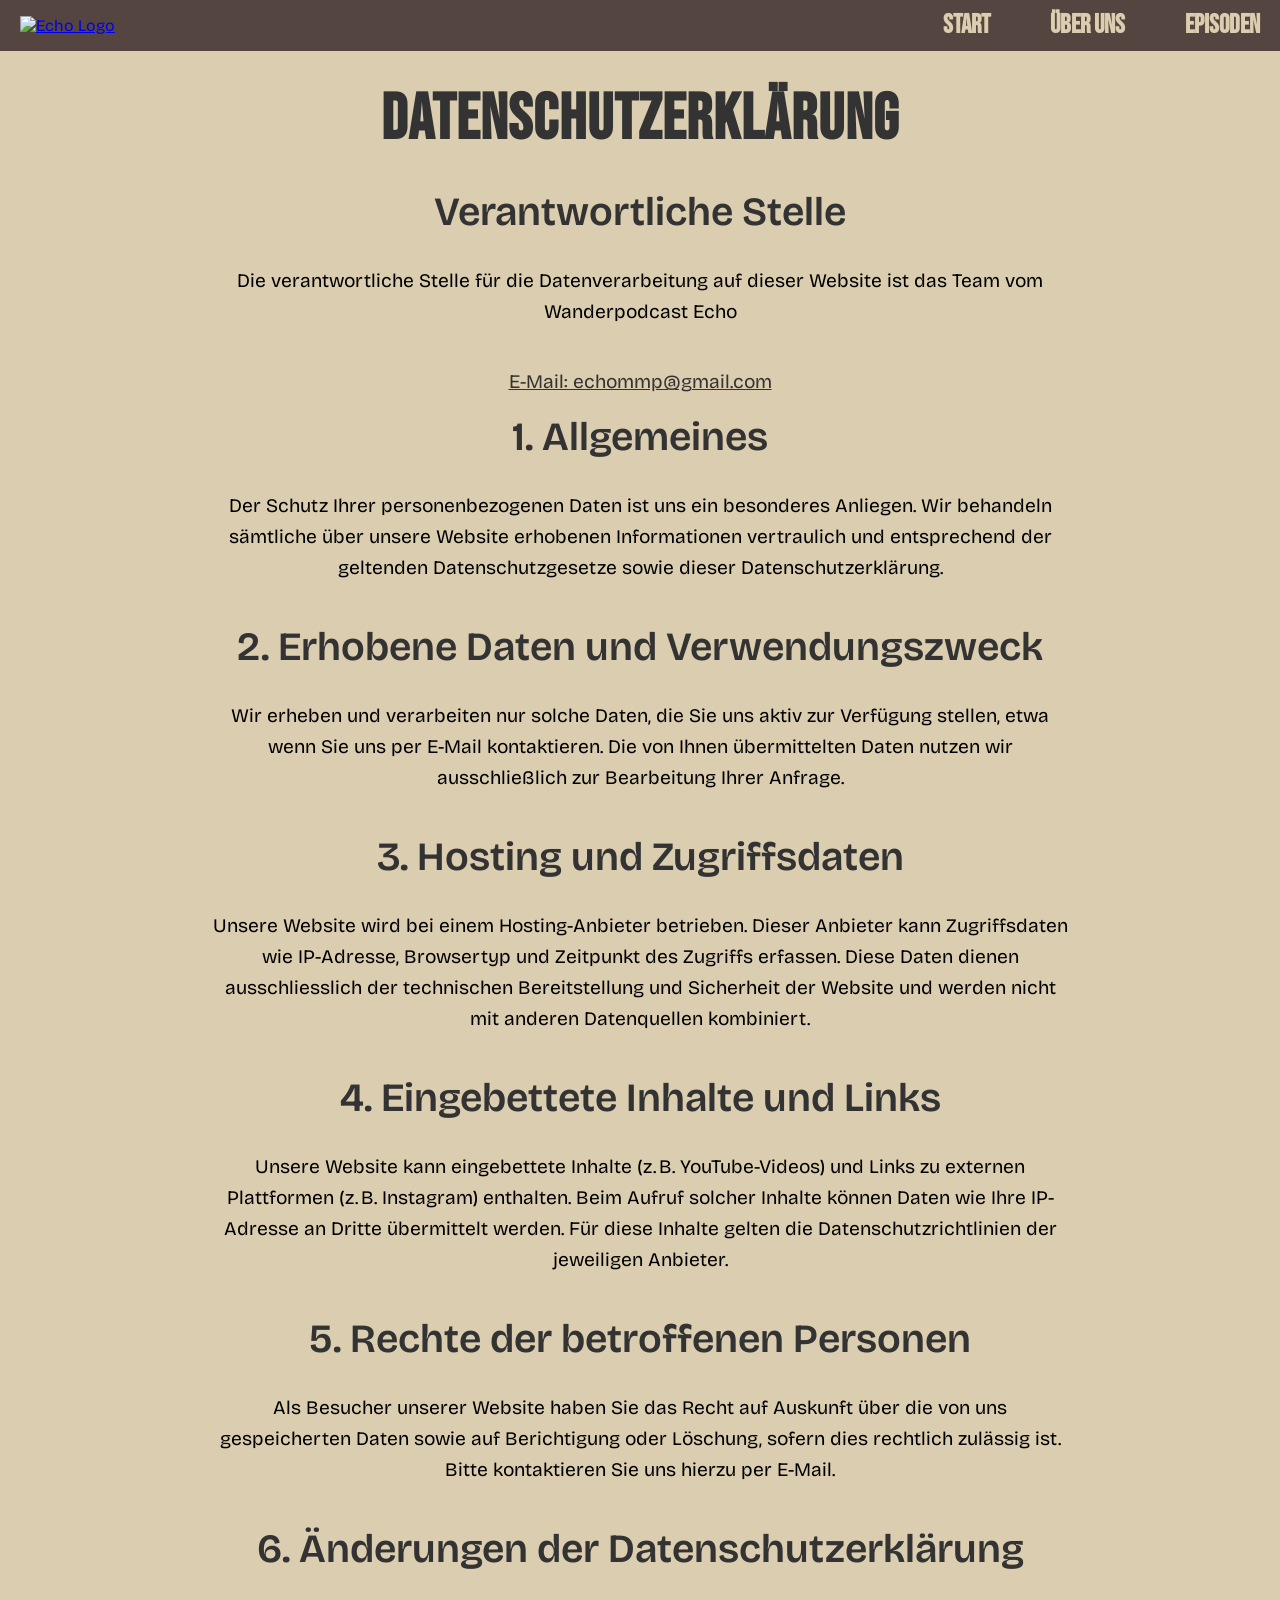
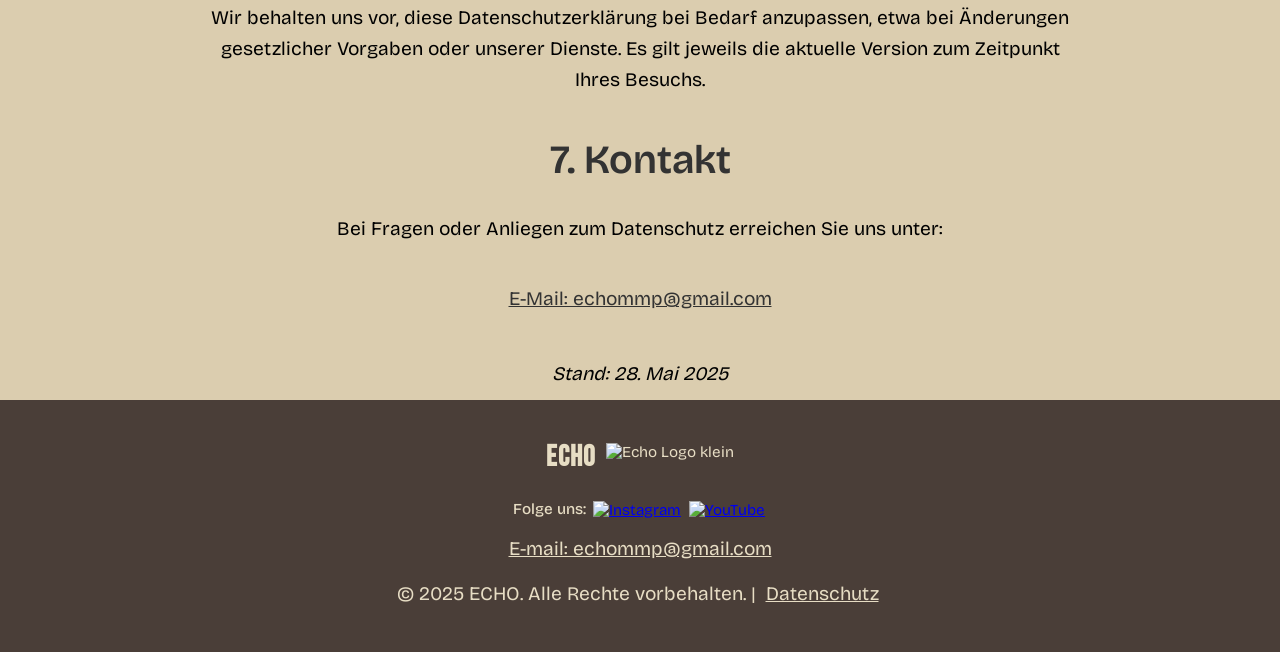
==== datenschutz.html @ 95738686 "az az" ====
<!DOCTYPE html>
<html lang="de">
<head>
  <meta charset="UTF-8" />
  <meta name="viewport" content="width=device-width, initial-scale=1.0" />
  <title>Wanderpodcast</title>

  <!-- Google Fonts -->
  <link rel="preconnect" href="https://fonts.googleapis.com" />
  <link rel="preconnect" href="https://fonts.gstatic.com" crossorigin />
  <link href="https://fonts.googleapis.com/css2?family=Bebas+Neue&family=Bricolage+Grotesque:opsz,wght@12..96,200..800&display=swap" rel="stylesheet" />

  <!-- Stylesheet -->
  <link rel="stylesheet" href="style.css" />
</head>

<body>
  <header class="site-header">
    <div class="header-container">
        <a href="index.html" class="logo-link">
      <img src="Assets/Logo/logo hell.png" alt="Echo Logo" class="logo" />
      </a>
      <nav class="nav">
        <ul class="nav-list">
          <li><a href="index.html">Start</a></li>
          <li><a href="index.html#ueberuns">Über uns</a></li>
          <li><a href="index.html#episoden">Episoden</a></li>
        </ul>
      </nav>
      
    </div>
  </header>
<main>
 <section class="datenschutz">
    
  <h2 class="Datenschutz">Datenschutzerklärung</h2>


  <h3>Verantwortliche Stelle</h3>
  <p>Die verantwortliche Stelle für die Datenverarbeitung auf dieser Website ist das Team vom Wanderpodcast Echo<br>
  <p class="email-datenschutz">
   <a href="mailto:echommp@gmail.com">E-Mail: echommp@gmail.com</a></p>

  <h3>1. Allgemeines</h3>
  <p>Der Schutz Ihrer personenbezogenen Daten ist uns ein besonderes Anliegen. Wir behandeln sämtliche über unsere Website erhobenen Informationen vertraulich und entsprechend der geltenden Datenschutzgesetze sowie dieser Datenschutzerklärung.</p>

  <h3>2. Erhobene Daten und Verwendungszweck</h3>
  <p>Wir erheben und verarbeiten nur solche Daten, die Sie uns aktiv zur Verfügung stellen, etwa wenn Sie uns per E-Mail kontaktieren. Die von Ihnen übermittelten Daten nutzen wir ausschließlich zur Bearbeitung Ihrer Anfrage.</p>

  <h3>3. Hosting und Zugriffsdaten</h3>
  <p>Unsere Website wird bei einem Hosting-Anbieter betrieben. Dieser Anbieter kann Zugriffsdaten wie IP-Adresse, Browsertyp und Zeitpunkt des Zugriffs erfassen. Diese Daten dienen ausschliesslich der technischen Bereitstellung und Sicherheit der Website und werden nicht mit anderen Datenquellen kombiniert.</p>



  <h3>4. Eingebettete Inhalte und Links</h3>
  <p>Unsere Website kann eingebettete Inhalte (z. B. YouTube-Videos) und Links zu externen Plattformen (z. B. Instagram) enthalten. Beim Aufruf solcher Inhalte können Daten wie Ihre IP-Adresse an Dritte übermittelt werden. Für diese Inhalte gelten die Datenschutzrichtlinien der jeweiligen Anbieter.</p>

  <h3>5. Rechte der betroffenen Personen</h3>
  <p>Als Besucher unserer Website haben Sie das Recht auf Auskunft über die von uns gespeicherten Daten sowie auf Berichtigung oder Löschung, sofern dies rechtlich zulässig ist. Bitte kontaktieren Sie uns hierzu per E-Mail.</p>
 

  <h3>6. Änderungen der Datenschutzerklärung</h3>
  <p>Wir behalten uns vor, diese Datenschutzerklärung bei Bedarf anzupassen, etwa bei Änderungen gesetzlicher Vorgaben oder unserer Dienste. Es gilt jeweils die aktuelle Version zum Zeitpunkt Ihres Besuchs.</p>

  <h3>7. Kontakt</h3>
  <p>Bei Fragen oder Anliegen zum Datenschutz erreichen Sie uns unter: <p class="email-datenschutz">
   <a href="mailto:echommp@gmail.com">E-Mail: echommp@gmail.com</a></p><br>

 
  <p class="stand-datenschutz"><em>Stand: 28. Mai 2025</em></p>


      
      
    </section>
  </main>

  <footer class="site-footer">
    <div class="footer-logo">
      <h2 class="echofooter">Echo</h2>
      <img src="Assets/Logo/logo hell.png" alt="Echo Logo klein" />
    </div>

    <div class="social-media">
      <span>Folge uns:</span>
      <a href=" https://www.instagram.com/wanderpodcastecho/?utm_source=ig_web_button_share_sheet"><img src="Assets/Bilder_Icons/Instagram.png" alt="Instagram" /></a> 
      <a href="https://www.youtube.com/@Wanderpodcast_Echo"><img src="Assets/Bilder_Icons/Youtube.png" alt="YouTube" /></a>
    </div>
        <p class="email">
          <a href="mailto:echommp@gmail.com ">E-mail: echommp@gmail.com</a>
        </p>

    <div class="footer-links">
      <p>
        &copy; 2025 ECHO. Alle Rechte vorbehalten. |
        <a href="datenschutz.html">Datenschutz</a> 
      </p>
    </div>
  </footer>

  <script src="script.js"></script>
</body>
</html>
---- style.css ----
/* === RESET === */
* {
  margin: 0;
  padding: 0;
  box-sizing: border-box;
}

/* === BASISLAYOUT === */
body {
  font-family: 'Bricolage Grotesque', sans-serif;
  background: #f4f4f4;
  color: #000;
  text-align: center;
}

h2 {
  font-family: 'Bebas Neue', sans-serif;
  font-size: clamp(3rem, 5vw, 5.5rem);
  letter-spacing: 1px;
  margin-bottom: 10px;
  color: #333333;

}

h3 {
  font-size: clamp(1.5rem, 4vw, 2.5rem);
  color: #333333;
  margin-bottom: 30px;
  font-weight: 600;
}

p {
  font-size: clamp(1rem, 1.5vw, 1.25rem);
  line-height: 1.6;
  margin-bottom: 40px;
  width: 100%;
  max-width: 900px;
  margin-inline: auto;
  padding-inline: 20px;
}


/* === HEADER === */
.site-header {
  background-color: #544541;
  padding: 10px 0;
  position: sticky;
  top: 0;
  z-index: 1000;
}

.header-container {
  max-width: 1400px;
  margin: 0 auto;
  padding: 0 20px;
  display: flex;
  align-items: center;
  justify-content: space-between;
}

.logo {
  height: 50px;
}

.nav-list {
  list-style: none;
  display: flex;
  gap: 60px;
  font-family: 'Bebas Neue', sans-serif;
}

.nav-list li a {
  text-decoration: none;
  color: #DBCDAF;
  font-weight: bold;
  font-size: 1.6rem;
}

.nav-list li a:hover {
  text-decoration: underline;
}

/* === HERO-SLIDESHOW === */
.hero {
  position: relative;
  height: 800px;
  overflow: hidden;
 
}

.hero-bg,
.bg1,
.bg2 {
  position: absolute;
  top: 0; left: 0;
  width: 100%;
  height: 100%;
  background: center / cover no-repeat;
  transition: opacity 2s ease-in-out;
  z-index: 0;
  
}

.bg2 { opacity: 0; }

.hero-overlay {
  position: relative;
  z-index: 2;
  background: rgba(0, 0, 0, 0.5);
  display: flex;
  align-items: center;
  justify-content: center;
  height: 100%;
  
}

.hero-logo {
  width: 40vw;
  min-width: 500px;
  height: auto;
}

/* === MAIN === */
main {
  background-color: #DBCDAF;
  padding: 20px 0px;
  padding-bottom: 0px;
  padding-top: 30px;
  
}

/* === VIDEO === */
.video-container {
  max-width: 800px;
  aspect-ratio: 16 / 9;
  margin: 0 auto;
  border-radius: 12px;
  overflow: hidden;
  box-shadow: 0 5px 15px rgba(0, 0, 0, 0.2);
  position: relative;
  cursor: pointer;
  
}

.video-container img,
.video-container iframe {
  width: 100%;
  height: 100%;
  object-fit: cover;
  display: block;
  border: none;
  
}

.play-button {
  position: absolute;
  top: 50%;
  left: 50%;
  transform: translate(-50%, -50%);
  width: 80px;
  height: 80px;
  border-radius: 50%;
  background: rgba(0, 0, 0, 0.6);
  display: flex;
  justify-content: center;
  align-items: center;
  z-index: 2;
  transition: background 0.3s;
}

.play-button::before {
  content: '▶';
  font-size: 2.5rem;
  color: white;
  margin-left: 8px;
  margin-top: 3px;
}

.play-button:hover {
  background: rgba(0, 0, 0, 0.8);
}

/* === TEAM === */
.team-photos {
  display: flex;
  gap: 20px;
  justify-content: center;
  margin-bottom: 20px;
}

.team-member {
  position: relative;
  width: 200px;
  overflow: hidden;
  border-radius: 10px;
}

.team-member img {
  width: 100%;
  border-radius: 10px;
  transition: transform 0.3s ease;
  
}

.team-member:hover img {
  transform: scale(1.05);
}

.overlay {
  position: absolute;
  top: 0; left: 0;
  width: 100%; height: 100%;
  background: rgba(0, 0, 0, 0.6);
  color: white;
  display: flex;
  justify-content: center;
  align-items: center;
  font-size: 1.2em;
  font-weight: bold;
  opacity: 0;
  transition: opacity 0.3s ease;
  border-radius: 10px;
  text-align: center;
}

.team-member:hover .overlay {
  opacity: 1;
}

.overlay a {
  color: white;
  text-decoration: none;
  font-size: 1.2em;
  font-weight: bold;
  transition: text-shadow 0.3s ease;
}

/* === EPISODEN === */
.episodes {
  background-color: #dbcdaf;
  color: black;
  padding-bottom: 80px;
}

.episodes-header {
  max-width: 1200px;
  margin: 0 auto 40px;
}

.episode-icon {
  width: 40px;
  margin-bottom: 10px;
}

.cover-image img {
  width: 100%;
  max-width: 750px;
  margin: 40px auto;
  display: block;
  border-radius: 10px;
  box-shadow: 0 4px 10px rgba(0,0,0,0.3);
  transition: transform 0.3s;
}

.cover-image img:hover {
  transform: scale(1.02);
}

.episode-thumbs {
  display: flex;
  flex-wrap: wrap;
  justify-content: center;
  gap: 20px;
  margin-top: 40px;
}

.episode-thumbs img {
  width: 120px;
  height: auto;
  border-radius: 5px;
  box-shadow: 0 4px 10px rgba(0,0,0,0.3);
  transition: transform 0.3s;
}

.episode-thumbs img:hover {
  transform: scale(1.05);
}

/* === FOOTER === */
.site-footer {
  background-color: #4a3e38;
  color: #e7ddc4;
  text-align: center;
  padding: 40px 20px 2px;
  font-size: 0.95rem;
}

.footer-logo {
  display: flex;
  align-items: center;
  justify-content: center;
  gap: 10px;
  margin-bottom: 15px;
}

.footer-logo h2 {
  font-size: 1.8rem;
  font-weight: bold;
  
}

.footer-logo img {
  height: 30px;
  margin-bottom: 8px;
}

.social-media {
  margin-bottom: 15px;
}

.social-media span {
  margin-right: 1px;
  font-weight: 500;
}

.social-media a img {
  height: 24px;
  margin: 0 2px;
  vertical-align: middle;
  transition: transform 0.2s;
}

.social-media a img:hover {
  transform: scale(1.2);
}

.footer-links a {
  color: #e7ddc4;
  text-decoration: underline;
  margin: 0 5px;
}
.email a{
    
    font-family: 'Bricolage Grotesque', sans-serif;
    color: #e7ddc4;
    
  }
  .email{
  margin-bottom: 15px;
}
.email-datenschutz a{
    
    font-family: 'Bricolage Grotesque', sans-serif;
    color: #333333;
    
  }
  .email-datenschutz{
  margin-bottom: 15px;
}
  .echofooter{
    color: #e7ddc4;
  }
  .datenschutz h2{
    margin-bottom: 30px;
    

  }
  .stand-datenschutz {
    padding: 10px;
    margin-bottom: 0px;
    
  
  }


@media (max-width: 768px) {

  /* === HEADER === */
  .site-header {
    padding: 20px 0;
  }

  .logo {
    display: none;
  }

  .header-container {
    flex-direction: row;
    justify-content: center;
    align-items: center;
    gap: 30px;
  }

  .nav-list {
    flex-direction: row;
    flex-wrap: wrap;
    justify-content: center;
    gap: 20vw; /* weiter auseinander */
  }
  

  .nav-list li a {
    font-size: 5vw;
    
  }

  /* === HERO === */
  .hero {
    height: 400px;
    margin-top: 0;
  }

  .hero-logo {
    width: 80vw;
    min-width: unset;
  }

  /* === TEXT UND TITEL === */
  h2 {
    font-size: 8vw;
  }

  h3 {
    font-size: 4.5vw;
    margin-left: 15px;
    margin-right: 15px;
  }

  p {
    font-size: 1rem;
    padding: 0 15px;
  }

  /* === VIDEO === */
  .video-container {
    width: 90%;
    max-width: 100%;
  }

  /* === TEAM === */
 
 .team-photos {
    display: flex;
    flex-direction: column;
    gap: 20px;
    align-items: center;
    margin-bottom: 40px;
  }

  /* 2. Jedes Team-Member als Column-Container: Bild oben, Text unten */
  .team-member { 
    flex-direction: column;
    align-items: center;
    width: 40vw;
  }

  /* 3. Bild auf mobile-freundliche Breite skalieren */
  .team-member img {
  
    height: auto;
    border-radius: 8px;
  }

  /* 4. Name ganz einfach als Text unter dem Bild */
  .team-member .overlay {
    position: static;     /* kein Overlay mehr */
    margin-top: 6px;      /* Abstand Bild ↔ Name */
    background: none;     /* kein Hintergrund */
    padding: 0;
   
    font-size: 3vw;
    font-weight: 600;
    color: #333;          /* dunkle Textfarbe */
    text-align: center;
    white-space: nowrap;  /* verhindert Umbruch */
     text-decoration: underline;
  }
    .team-member .overlay {
    opacity: 1 !important;
    visibility: visible !important;
    position: static;      /* ganz normal im Fluss, unter dem Bild */
    margin-top: 6px;       /* Abstand Bild ↔ Text */
    
  }
  .overlay a {
    color:#333333
   }
   

  /* Hover/Active-Transform überschreiben */
  .team-member:hover img,
  .team-member:active img {
    transform: none !important;
  }



  /* === EPISODEN === */
  .episodes {
    padding: 0px 10px;
    padding-bottom: 60px;
  }

  .episode-thumbs {
    gap: 10px;
    justify-content: center;
  }

  .episode-thumbs img {
    width: 90px;
  }

  .cover-image img {
    margin: 20px auto;
  }
  /* === FOOTER === */
  .footer-logo {
  
    gap: 6px;
  }

  .footer-logo h2 {
    font-size: 1.3rem;
  }

  .footer-logo img {
    height: 24px;
    margin-bottom: 6px;
  }

  .footer-links p {
    font-size: 0.8rem;
    padding: 0 10px;
  }

  .social-media {
    margin-bottom: 15px;
  }

  .social-media a img {
    height: 20px;
  }
  
}
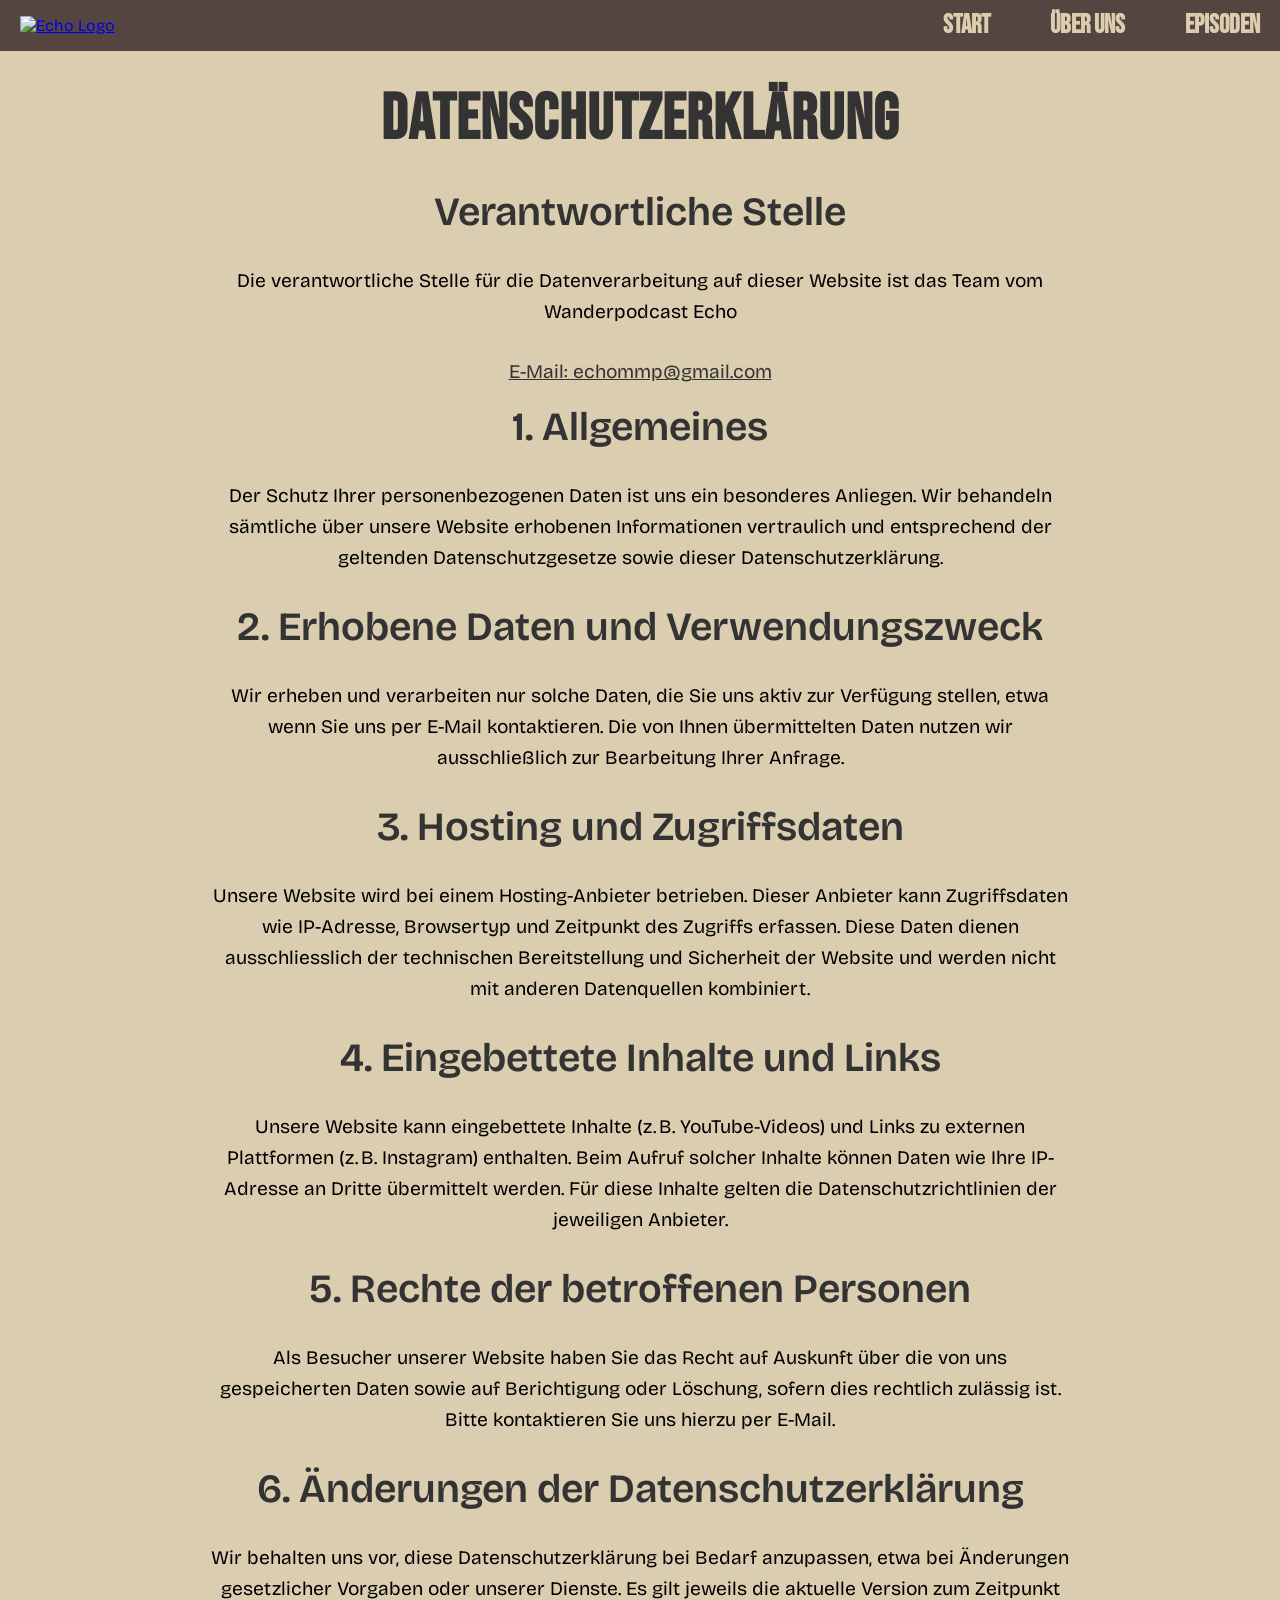
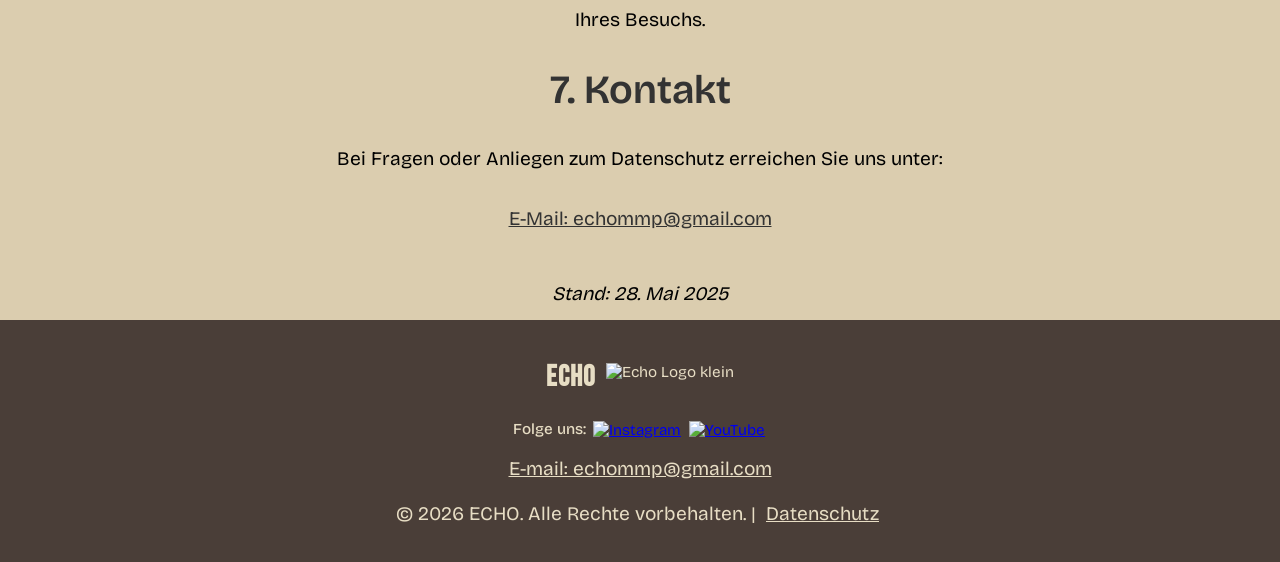
==== commit 8a5327f0: "az az" ====
--- a/datenschutz.html
+++ b/datenschutz.html
@@ -11,7 +11,7 @@
   <link href="https://fonts.googleapis.com/css2?family=Bebas+Neue&family=Bricolage+Grotesque:opsz,wght@12..96,200..800&display=swap" rel="stylesheet" />
 
   <!-- Stylesheet -->
-  <link rel="stylesheet" href="style.css" />
+  <link rel="stylesheet" href="stylev5.css" />
 </head>
 
 <body>
@@ -92,12 +92,12 @@
 
     <div class="footer-links">
       <p>
-        &copy; 2025 ECHO. Alle Rechte vorbehalten. |
+        &copy; 2026 ECHO. Alle Rechte vorbehalten. |
         <a href="datenschutz.html">Datenschutz</a> 
       </p>
     </div>
   </footer>
 
-  <script src="script.js"></script>
+  <script src="scriptv1.js"></script>
 </body>
 </html>
--- a/stylev5.css
+++ b/stylev5.css
@@ -0,0 +1,583 @@
+/* === RESET === */
+* {
+  margin: 0;
+  padding: 0;
+  box-sizing: border-box;
+}
+
+/* === BASISLAYOUT === */
+body {
+  font-family: 'Bricolage Grotesque', sans-serif;
+  background: #f4f4f4;
+  color: #000;
+  text-align: center;
+}
+
+h2 {
+  font-family: 'Bebas Neue', sans-serif;
+  font-size: clamp(3rem, 5vw, 5.5rem);
+  letter-spacing: 1px;
+  margin-bottom: 10px;
+  color: #333333;
+
+}
+
+h3 {
+  font-size: clamp(1.5rem, 4vw, 2.5rem);
+  color: #333333;
+  margin-bottom: 30px;
+  font-weight: 600;
+}
+
+p {
+  font-size: clamp(1rem, 1.5vw, 1.25rem);
+  line-height: 1.6;
+  margin-bottom: 30px;
+  width: 100%;
+  max-width: 900px;
+  margin-inline: auto;
+  padding-inline: 20px;
+}
+
+
+/* === HEADER === */
+.site-header {
+  background-color: #544541;
+  padding: 10px 0;
+  position: sticky;
+  top: 0;
+  z-index: 1000;
+}
+
+.header-container {
+  margin: 0 auto;
+  padding: 0 20px;
+  display: flex;
+  align-items: center;
+  justify-content: space-between;
+}
+
+.logo {
+  height: 50px;
+}
+
+.nav-list {
+  list-style: none;
+  display: flex;
+  gap: 60px;
+  font-family: 'Bebas Neue', sans-serif;
+}
+
+.nav-list li a {
+  text-decoration: none;
+  color: #DBCDAF;
+  font-weight: bold;
+  font-size: 1.6rem;
+}
+
+.nav-list li a:hover {
+  text-decoration: underline;
+}
+
+/* === HERO-SLIDESHOW === */
+.hero {
+  position: relative;
+  height: 800px;
+  overflow: hidden;
+ 
+}
+
+.hero-bg,
+.bg1,
+.bg2 {
+  position: absolute;
+  top: 0; left: 0;
+  width: 100%;
+  height: 100%;
+  background: center / cover no-repeat;
+  transition: opacity 2s ease-in-out;
+  z-index: 0;
+  
+}
+
+.bg2 { opacity: 0; }
+
+.hero-overlay {
+  position: relative;
+  z-index: 2;
+  background: rgba(0, 0, 0, 0.5);
+  display: flex;
+  align-items: center;
+  justify-content: center;
+  height: 100%;
+  
+}
+
+.hero-logo {
+  width: 40vw;
+  min-width: 500px;
+  height: auto;
+}
+
+/* === MAIN === */
+main {
+  background-color: #DBCDAF;
+  padding: 20px 0px;
+  padding-bottom: 0px;
+  padding-top: 30px;
+  
+}
+
+/* === VIDEO === */
+.video-container {
+  max-width: 800px;
+  margin: 0 auto;
+  border-radius: 12px;
+  overflow: hidden;
+  box-shadow: 0 5px 15px rgba(0,0,0,0.2);
+  width: calc(100% - 20px); 
+}
+
+.video-container iframe {
+  width: 100%;
+  height: 152px;   /* Episode */
+  display: block;
+  border: 0;
+
+}
+.video-container-folgen {
+  max-width: 800px;
+  aspect-ratio: 16 / 9;
+  margin: 0 auto;
+  border-radius: 12px;
+  overflow: hidden;
+  box-shadow: 0 5px 15px rgba(0, 0, 0, 0.2);
+  position: relative;
+  cursor: pointer;
+  width: calc(100% - 20px); 
+}
+
+
+.video-container-folgen iframe {
+  width: 100%;
+  height: 100%;
+  object-fit: cover;
+  display: block;
+  border: none;
+  
+}
+#ueberuns {
+  margin-top: 60px;
+}
+/* === TEAM === */
+.team-photos {
+  display: flex;
+  gap: 20px;
+  justify-content: center;
+  margin-bottom: 20px;
+}
+
+.team-member {
+  position: relative;
+  width: 200px;
+  overflow: hidden;
+  border-radius: 10px;
+}
+
+.team-member img {
+  width: 100%;
+  border-radius: 10px;
+  transition: transform 0.3s ease;
+  
+}
+
+.team-member:hover img {
+  transform: scale(1.05);
+}
+
+.overlay {
+  position: absolute;
+  top: 0; left: 0;
+  width: 100%; height: 100%;
+  background: rgba(0, 0, 0, 0.6);
+  color: white;
+  display: flex;
+  justify-content: center;
+  align-items: center;
+  font-size: 1.2em;
+  font-weight: bold;
+  opacity: 0;
+  transition: opacity 0.3s ease;
+  border-radius: 10px;
+  text-align: center;
+}
+
+.team-member:hover .overlay {
+  opacity: 1;
+}
+
+.overlay a {
+  color: white;
+  text-decoration: none;
+  font-size: 1.2em;
+  font-weight: bold;
+  transition: text-shadow 0.3s ease;
+}
+
+/* === EPISODEN === */
+.episodes {
+  background-color: #dbcdaf;
+  color: black;
+  padding-bottom: 80px;
+}
+
+.episodes-header {
+  max-width: 1200px;
+  margin: 0 auto 40px;
+}
+
+.episode-icon {
+  width: 40px;
+  margin-bottom: 10px;
+}
+
+.cover-image img {
+  width: 100%;
+  max-width: 750px;
+  margin: 40px auto;
+  display: block;
+  border-radius: 10px;
+  box-shadow: 0 4px 10px rgba(0,0,0,0.3);
+  transition: transform 0.3s;
+}
+
+.cover-image img:hover {
+  transform: scale(1.02);
+}
+
+.episode-thumbs {
+  display: flex;
+  flex-wrap: wrap;
+  justify-content: center;
+  gap: 20px;
+  margin-top: 40px;
+}
+
+.episode-thumbs img {
+  width: 120px;
+  height: auto;
+  border-radius: 5px;
+  box-shadow: 0 4px 10px rgba(0,0,0,0.3);
+  transition: transform 0.3s;
+}
+
+.episode-thumbs img:hover {
+  transform: scale(1.05);
+}
+
+/* === FOOTER === */
+.site-footer {
+  background-color: #4a3e38;
+  color: #e7ddc4;
+  text-align: center;
+  padding: 40px 20px 2px;
+  font-size: 0.95rem;
+}
+
+.footer-logo {
+  display: flex;
+  align-items: center;
+  justify-content: center;
+  gap: 10px;
+  margin-bottom: 15px;
+}
+
+.footer-logo h2 {
+  font-size: 1.8rem;
+  font-weight: bold;
+  
+}
+
+.footer-logo img {
+  height: 30px;
+  margin-bottom: 8px;
+}
+
+.social-media {
+  margin-bottom: 15px;
+}
+
+.social-media span {
+  margin-right: 1px;
+  font-weight: 500;
+}
+
+.social-media a img {
+  height: 24px;
+  margin: 0 2px;
+  vertical-align: middle;
+  transition: transform 0.2s;
+}
+
+.social-media a img:hover {
+  transform: scale(1.2);
+}
+
+.footer-links a {
+  color: #e7ddc4;
+  text-decoration: underline;
+  margin: 0 5px;
+}
+.email a{
+    
+    font-family: 'Bricolage Grotesque', sans-serif;
+    color: #e7ddc4;
+    
+  }
+  .email{
+  margin-bottom: 15px;
+}
+.email-datenschutz a{
+    
+    font-family: 'Bricolage Grotesque', sans-serif;
+    color: #333333;
+    
+  }
+  .email-datenschutz{
+  margin-bottom: 15px;
+}
+  .echofooter{
+    color: #e7ddc4;
+  }
+  .datenschutz h2{
+    margin-bottom: 30px;
+    
+
+  }
+  .stand-datenschutz {
+    padding: 10px;
+    margin-bottom: 0px;
+    
+  
+  }
+
+
+@media (max-width: 768px) {
+
+
+
+  .video-container {
+    margin-left: 12px;
+    margin-right: 12px;
+  }
+  
+
+   .video-container-folgen {
+    margin-left: 5px;
+    width: calc(100% - 10px); 
+
+    
+  }
+
+
+
+  /* === HERO === */
+  .hero {
+    height: 400px;
+    margin-top: 0;
+  }
+
+  .hero-logo {
+    width: 80vw;
+    min-width: unset;
+  }
+
+  /* === TEXT UND TITEL === */
+  h2 {
+    font-size: 8vw;
+  }
+
+  h3 {
+    font-size: 4.5vw;
+    margin-left: 15px;
+    margin-right: 15px;
+  }
+
+  p {
+    font-size: 1rem;
+    padding: 0 15px;
+  }
+
+  }
+
+  /* === VIDEO === */
+ @media (max-width: 670px) {
+    /* === HEADER === */
+  .site-header {
+    padding: 10px 0;
+  }
+
+  .logo {
+    display: none;
+  }
+
+  .header-container {
+    flex-direction: row;
+    justify-content: center;
+    align-items: center;
+    gap: 30px;
+  }
+
+  .nav-list {
+    flex-direction: row;
+    flex-wrap: wrap;
+    justify-content: center;
+    gap: 20vw; /* weiter auseinander */
+  }
+
+    .nav-list li a {
+    font-size: 5vw;
+    
+  }
+
+  .video-container-folgen {
+    height: 360px !important;
+    aspect-ratio: auto;
+    box-shadow: none;
+    cursor: default;
+    
+    
+  }
+
+     .video-container {
+    all: unset;                 /* ← ALLES zurücksetzen */
+    display: block;
+    width: 100%;
+    max-width: calc(100% - 30px);
+    margin: 0 auto;
+  }
+
+  .video-container iframe {
+    width: 100%;
+    height: 300px;              /* Spotify-Hochformat */
+    border-radius: 12px;
+    display: block;
+  }
+
+  
+
+  /* === TEAM === */
+ 
+ .team-photos {
+    display: flex;
+    flex-direction: column;
+    gap: 20px;
+    align-items: center;
+    margin-bottom: 40px;
+  }
+
+  /* 2. Jedes Team-Member als Column-Container: Bild oben, Text unten */
+  .team-member { 
+    flex-direction: column;
+    align-items: center;
+    width: 40vw;
+  }
+
+  /* 3. Bild auf mobile-freundliche Breite skalieren */
+  .team-member img {
+  
+    height: auto;
+    border-radius: 8px;
+  }
+
+  /* 4. Name ganz einfach als Text unter dem Bild */
+  .team-member .overlay {
+    position: static;     /* kein Overlay mehr */
+    margin-top: 6px;      /* Abstand Bild ↔ Name */
+    background: none;     /* kein Hintergrund */
+    padding: 0;
+   
+    font-size: 3vw;
+    font-weight: 600;
+    color: #333;          /* dunkle Textfarbe */
+    text-align: center;
+    white-space: nowrap;  /* verhindert Umbruch */
+     text-decoration: underline;
+  }
+    .team-member .overlay {
+    opacity: 1 !important;
+    visibility: visible !important;
+    position: static;      /* ganz normal im Fluss, unter dem Bild */
+    margin-top: 6px;       /* Abstand Bild ↔ Text */
+    
+  }
+  .overlay a {
+    color:#333333
+   }
+   
+
+  /* Hover/Active-Transform überschreiben */
+  .team-member:hover img,
+  .team-member:active img {
+    transform: none !important;
+  }
+
+
+
+  /* === EPISODEN === */
+  .episodes {
+    padding: 0px 10px;
+    padding-bottom: 60px;
+  }
+
+  .episode-thumbs {
+    gap: 10px;
+    justify-content: center;
+  }
+
+  .episode-thumbs img {
+    width: 90px;
+  }
+
+  .cover-image img {
+    margin: 20px auto;
+  }
+  /* === FOOTER === */
+  .footer-logo {
+  
+    gap: 6px;
+  }
+
+  .footer-logo h2 {
+    font-size: 1.3rem;
+  }
+
+  .footer-logo img {
+    height: 24px;
+    margin-bottom: 6px;
+  }
+
+  .footer-links p {
+    font-size: 0.8rem;
+    padding: 0 10px;
+  }
+
+  .social-media {
+    margin-bottom: 15px;
+  }
+
+  .social-media a img {
+    height: 20px;
+  }
+  
+}
+@media (max-width: 530px) {
+  .video-container iframe {
+    width: 100%;
+    height: 360px;              /* Spotify-Hochformat */
+    border-radius: 12px;
+    display: block;
+  }
+
+}
+
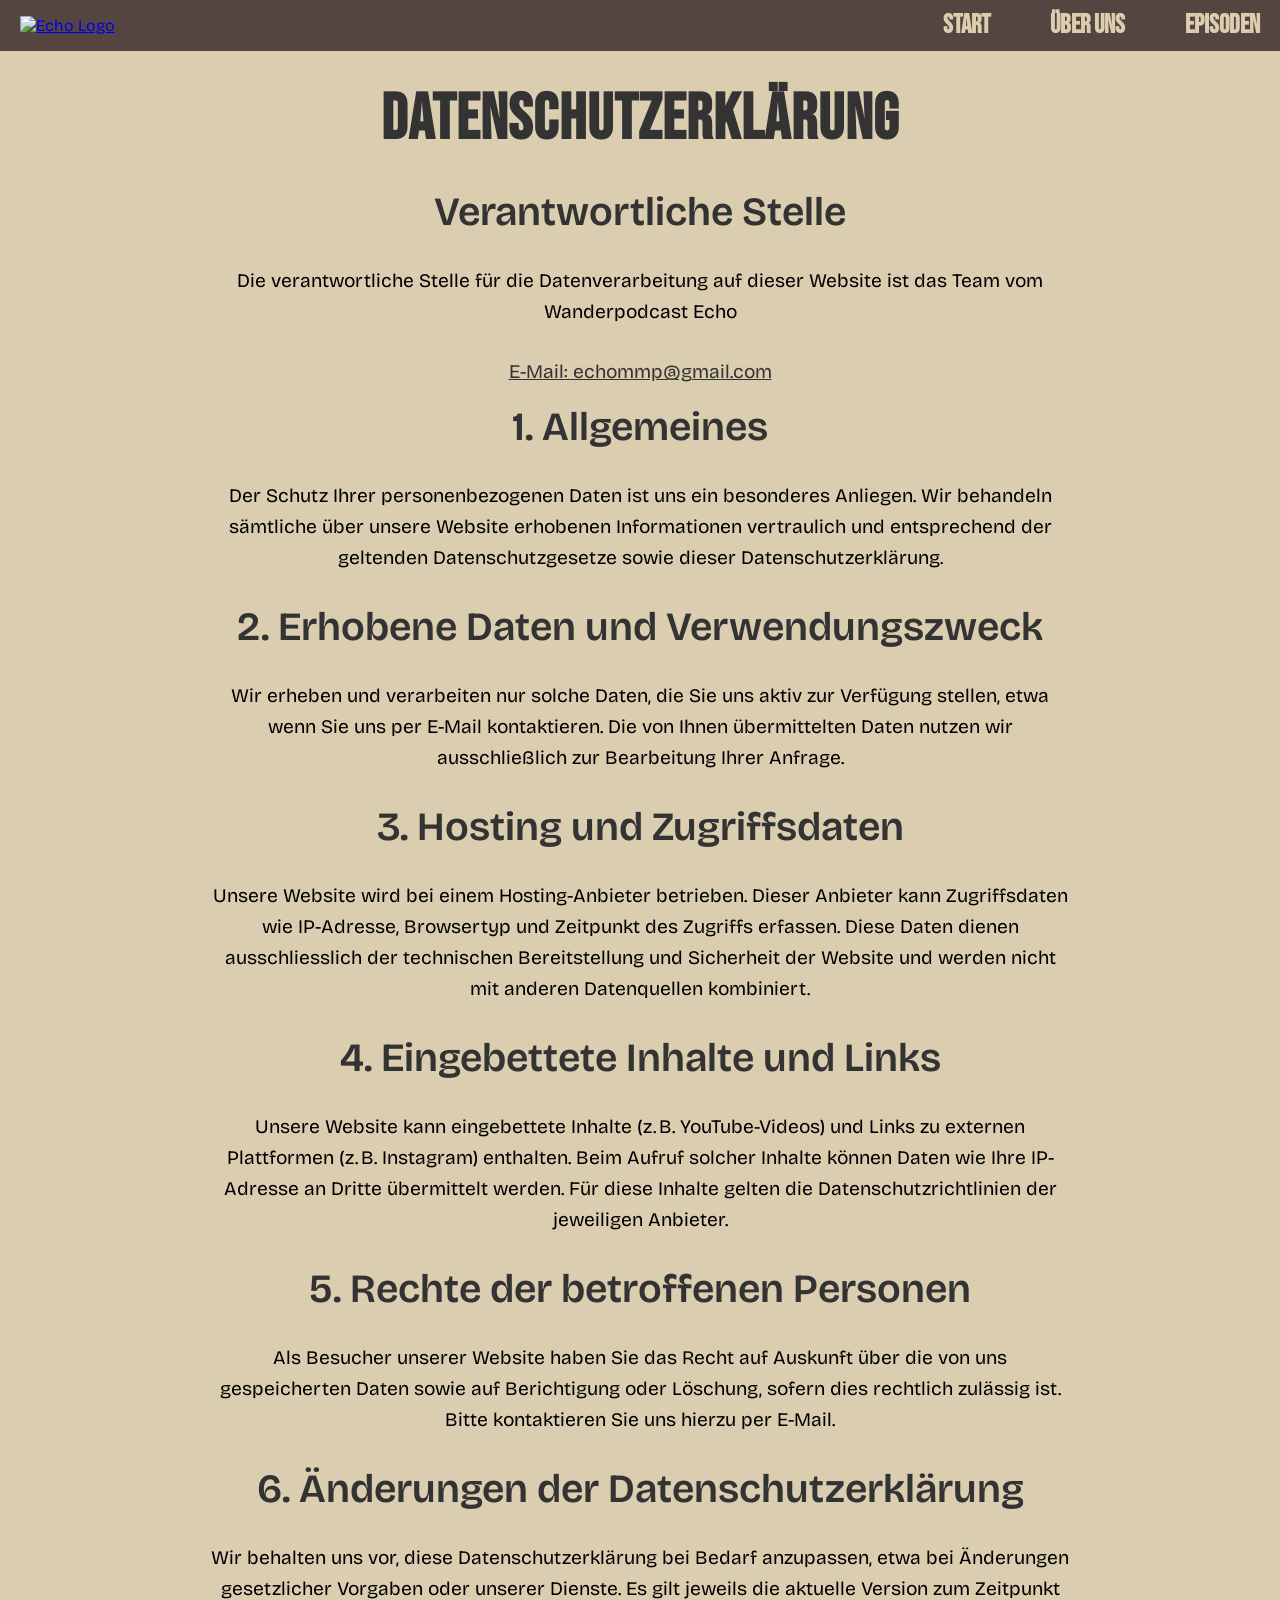
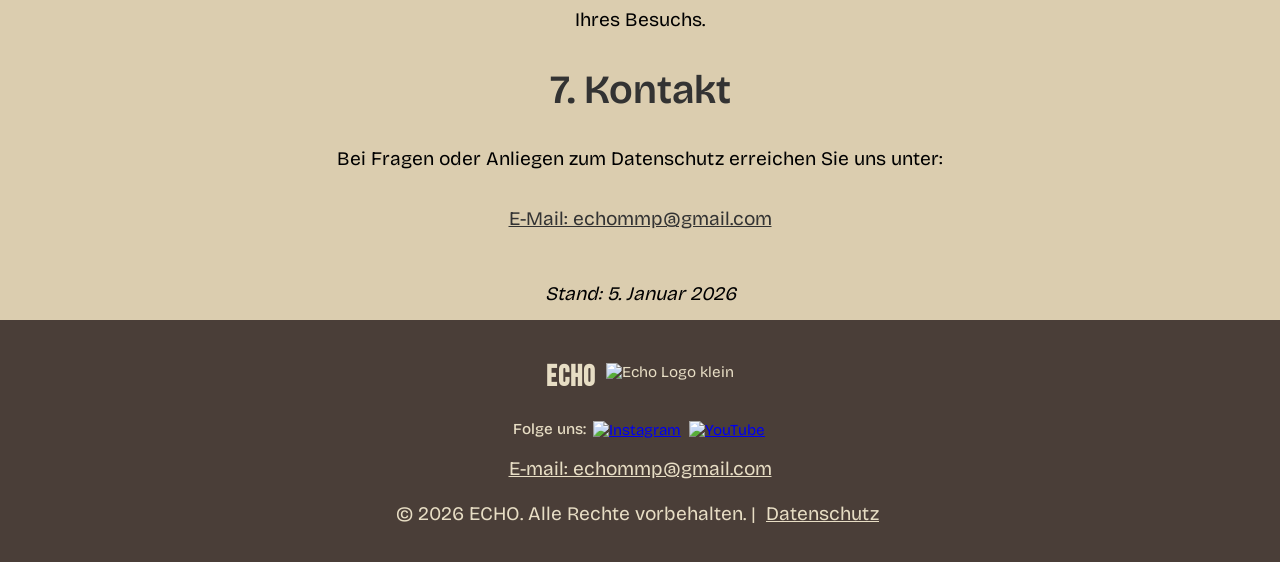
==== commit f8e9fb94: "az az" ====
--- a/datenschutz.html
+++ b/datenschutz.html
@@ -67,7 +67,7 @@
    <a href="mailto:echommp@gmail.com">E-Mail: echommp@gmail.com</a></p><br>
 
  
-  <p class="stand-datenschutz"><em>Stand: 28. Mai 2025</em></p>
+  <p class="stand-datenschutz"><em>Stand: 5. Januar 2026</em></p>
 
 
       
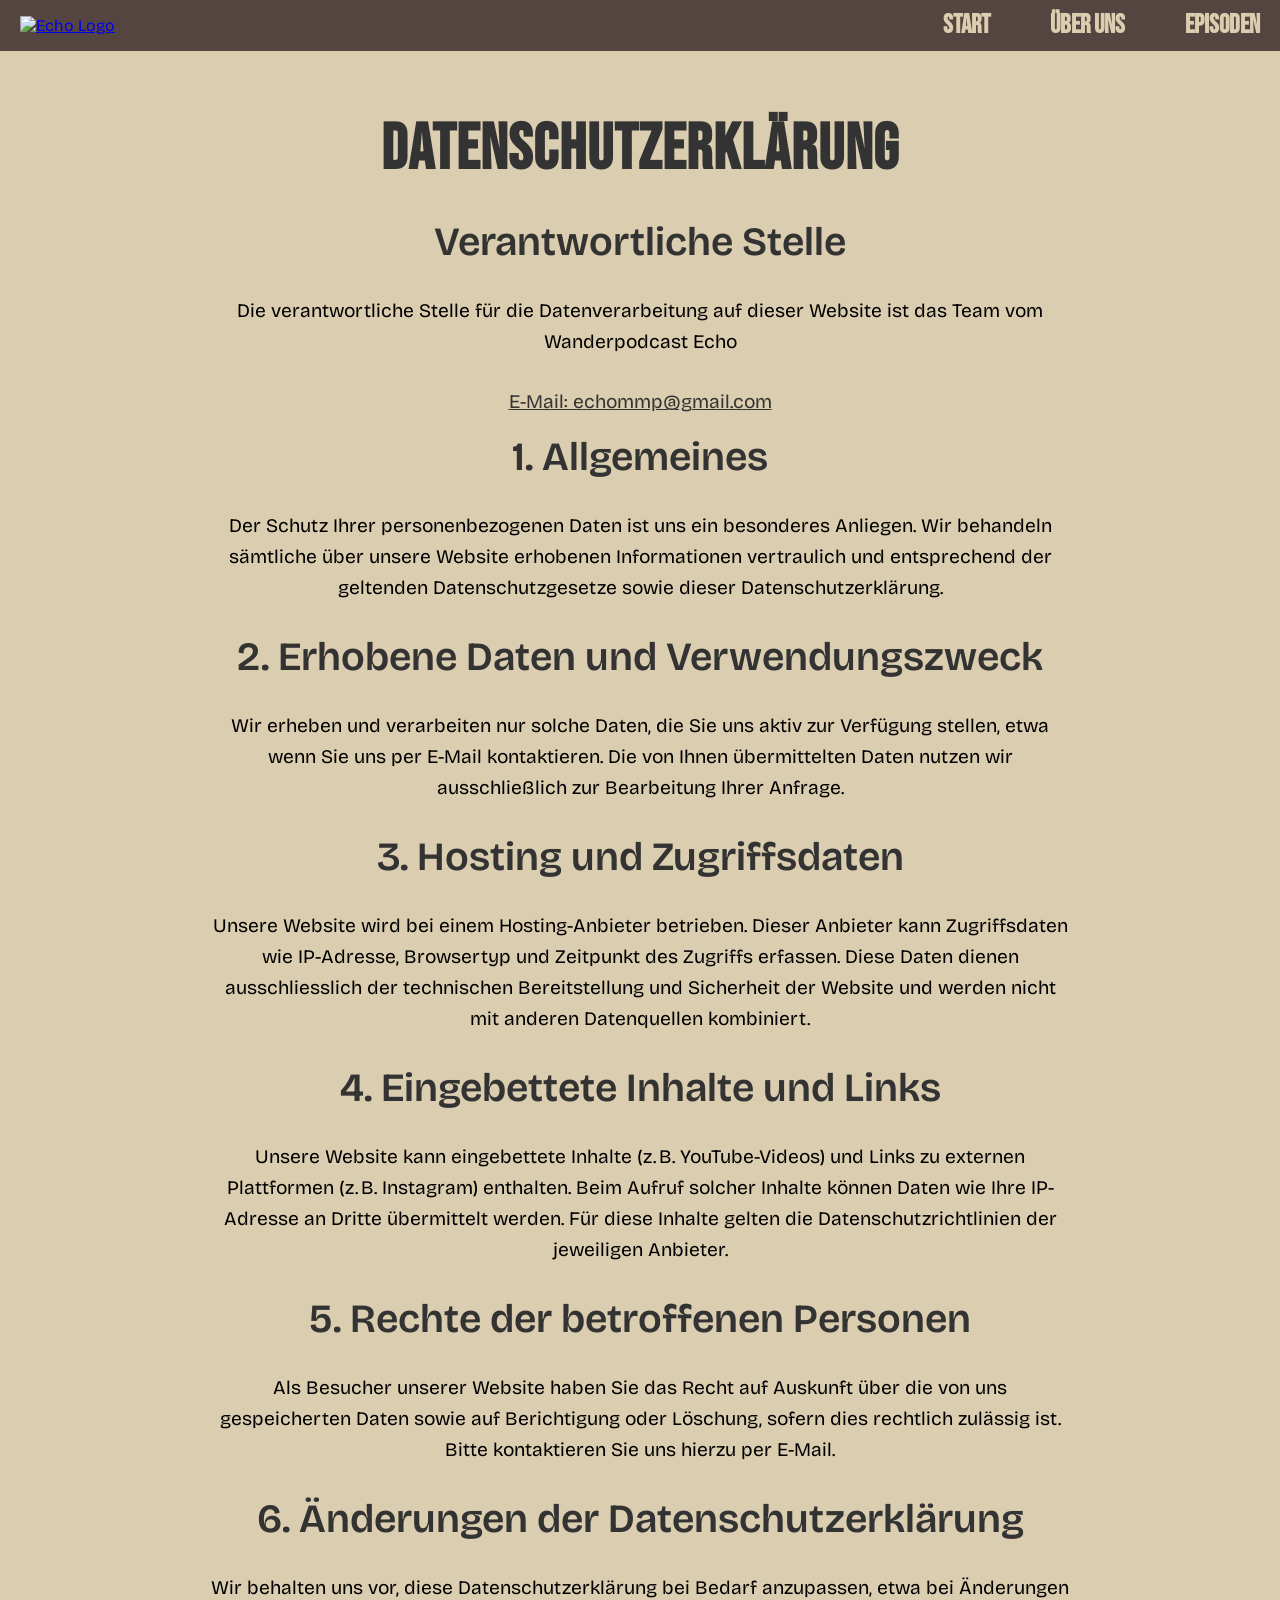
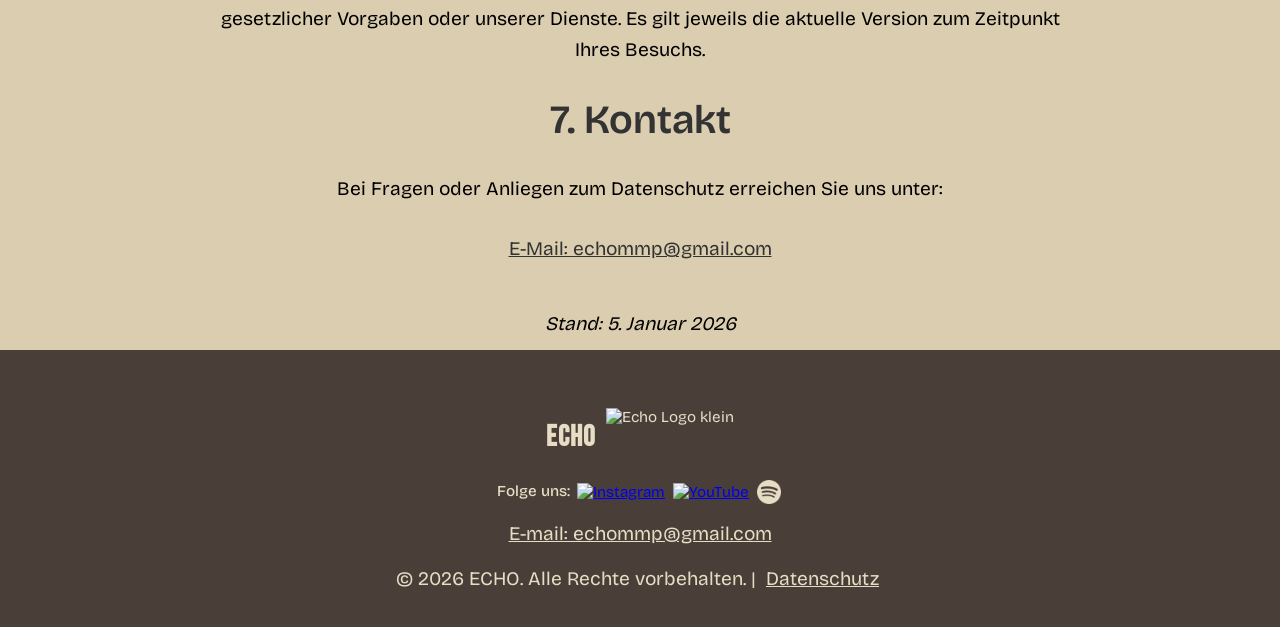
==== commit e0139c2a: "az az" ====
--- a/datenschutz.html
+++ b/datenschutz.html
@@ -11,7 +11,7 @@
   <link href="https://fonts.googleapis.com/css2?family=Bebas+Neue&family=Bricolage+Grotesque:opsz,wght@12..96,200..800&display=swap" rel="stylesheet" />
 
   <!-- Stylesheet -->
-  <link rel="stylesheet" href="stylev5.css" />
+  <link rel="stylesheet" href="stylev6.css" />
 </head>
 
 <body>
@@ -85,6 +85,7 @@
       <span>Folge uns:</span>
       <a href=" https://www.instagram.com/wanderpodcastecho/?utm_source=ig_web_button_share_sheet"><img src="Assets/Bilder_Icons/Instagram.png" alt="Instagram" /></a> 
       <a href="https://www.youtube.com/@Wanderpodcast_Echo"><img src="Assets/Bilder_Icons/Youtube.png" alt="YouTube" /></a>
+      <a href="https://open.spotify.com/show/5mlduS8SwVbK2mYgK5wm3M"><img src="Assets/Bilder_Icons/Spotify.png" alt="Spotify" /></a>
     </div>
         <p class="email">
           <a href="mailto:echommp@gmail.com ">E-mail: echommp@gmail.com</a>
--- a/stylev6.css
+++ b/stylev6.css
@@ -0,0 +1,586 @@
+/* === RESET === */
+* {
+  margin: 0;
+  padding: 0;
+  box-sizing: border-box;
+}
+
+/* === BASISLAYOUT === */
+body {
+  font-family: 'Bricolage Grotesque', sans-serif;
+  background: #f4f4f4;
+  color: #000;
+  text-align: center;
+}
+
+h2 {
+  font-family: 'Bebas Neue', sans-serif;
+  font-size: clamp(3rem, 5vw, 5.5rem);
+  letter-spacing: 1px;
+  margin-top: 30px;
+  margin-bottom: 10px;
+  color: #333333;
+
+}
+
+h3 {
+  font-size: clamp(1.5rem, 4vw, 2.5rem);
+  color: #333333;
+  margin-bottom: 30px;
+  font-weight: 600;
+}
+
+p {
+  font-size: clamp(1rem, 1.5vw, 1.25rem);
+  line-height: 1.6;
+  margin-bottom: 30px;
+  width: 100%;
+  max-width: 900px;
+  margin-inline: auto;
+  padding-inline: 20px;
+}
+
+
+/* === HEADER === */
+.site-header {
+  background-color: #544541;
+  padding: 10px 0;
+  position: sticky;
+  top: 0;
+  z-index: 1000;
+}
+
+.header-container {
+  margin: 0 auto;
+  padding: 0 20px;
+  display: flex;
+  align-items: center;
+  justify-content: space-between;
+}
+
+.logo {
+  height: 50px;
+}
+
+.nav-list {
+  list-style: none;
+  display: flex;
+  gap: 60px;
+  font-family: 'Bebas Neue', sans-serif;
+}
+
+.nav-list li a {
+  text-decoration: none;
+  color: #DBCDAF;
+  font-weight: bold;
+  font-size: 1.6rem;
+}
+
+.nav-list li a:hover {
+  text-decoration: underline;
+}
+
+/* === HERO-SLIDESHOW === */
+.hero {
+  position: relative;
+  height: 800px;
+  overflow: hidden;
+ 
+}
+
+.hero-bg,
+.bg1,
+.bg2 {
+  position: absolute;
+  top: 0; left: 0;
+  width: 100%;
+  height: 100%;
+  background: center / cover no-repeat;
+  transition: opacity 2s ease-in-out;
+  z-index: 0;
+  
+}
+
+.bg2 { opacity: 0; }
+
+.hero-overlay {
+  position: relative;
+  z-index: 2;
+  background: rgba(0, 0, 0, 0.5);
+  display: flex;
+  align-items: center;
+  justify-content: center;
+  height: 100%;
+  
+}
+
+.hero-logo {
+  width: 40vw;
+  min-width: 500px;
+  height: auto;
+}
+
+/* === MAIN === */
+main {
+  background-color: #DBCDAF;
+  padding: 20px 0px;
+  padding-bottom: 0px;
+  padding-top: 30px;
+  
+}
+
+/* === VIDEO === */
+.video-container {
+  max-width: 800px;
+  margin: 0 auto;
+  border-radius: 12px;
+  overflow: hidden;
+  box-shadow: 0 5px 15px rgba(0,0,0,0.2);
+  width: calc(100% - 20px); 
+}
+
+.video-container iframe {
+  width: 100%;
+  height: 152px;   /* Episode */
+  display: block;
+  border: 0;
+
+}
+.video-container-folgen {
+  max-width: 800px;
+  aspect-ratio: 16 / 9;
+  margin: 0 auto;
+  border-radius: 12px;
+  overflow: hidden;
+  box-shadow: 0 5px 15px rgba(0, 0, 0, 0.2);
+  position: relative;
+  cursor: pointer;
+  width: calc(100% - 20px); 
+}
+
+
+.video-container-folgen iframe {
+  width: 100%;
+  height: 100%;
+  object-fit: cover;
+  display: block;
+  border: none;
+  
+}
+#ueberuns {
+  margin-top: 60px;
+}
+/* === TEAM === */
+.team-photos {
+  display: flex;
+  gap: 20px;
+  justify-content: center;
+  margin-bottom: 20px;
+}
+
+.team-member {
+  position: relative;
+  width: 300px;
+  overflow: hidden;
+  border-radius: 10px;
+}
+
+.team-member img {
+  width: 100%;
+  border-radius: 10px;
+  transition: transform 0.3s ease;
+  
+}
+
+.team-member:hover img {
+  transform: scale(1.05);
+}
+
+.overlay {
+  position: absolute;
+  top: 0; left: 0;
+  width: 100%; height: 100%;
+  background: rgba(0, 0, 0, 0.6);
+  color: white;
+  display: flex;
+  justify-content: center;
+  align-items: center;
+  font-size: 1.2em;
+  font-weight: bold;
+  opacity: 0;
+  transition: opacity 0.3s ease;
+  border-radius: 10px;
+  text-align: center;
+}
+
+.team-member:hover .overlay {
+  opacity: 1;
+}
+
+.overlay a {
+  color: white;
+  text-decoration: none;
+  font-size: 1.2em;
+  font-weight: bold;
+  transition: text-shadow 0.3s ease;
+}
+
+/* === EPISODEN === */
+.episodes {
+  background-color: #dbcdaf;
+  color: black;
+  padding-bottom: 80px;
+}
+
+.episodes-header {
+  max-width: 1200px;
+  margin: 0 auto 40px;
+}
+
+.episode-icon {
+  width: 40px;
+  margin-bottom: 10px;
+}
+
+.cover-image img {
+  width: 100%;
+  max-width: 750px;
+  margin: 40px auto;
+  display: block;
+  border-radius: 10px;
+  box-shadow: 0 4px 10px rgba(0,0,0,0.3);
+  transition: transform 0.3s;
+}
+
+.cover-image img:hover {
+  transform: scale(1.02);
+}
+
+.episode-thumbs {
+  display: flex;
+  flex-wrap: wrap;
+  justify-content: center;
+  gap: 20px;
+  margin-top: 40px;
+}
+
+.episode-thumbs img {
+  width: 120px;
+  height: auto;
+  border-radius: 5px;
+  box-shadow: 0 4px 10px rgba(0,0,0,0.3);
+  transition: transform 0.3s;
+}
+
+.episode-thumbs img:hover {
+  transform: scale(1.05);
+}
+
+/* === FOOTER === */
+.site-footer {
+  background-color: #4a3e38;
+  color: #e7ddc4;
+  text-align: center;
+  padding: 40px 20px 2px;
+  font-size: 0.95rem;
+}
+
+.footer-logo {
+  display: flex;
+  align-items: center;
+  justify-content: center;
+  gap: 10px;
+  margin-bottom: 15px;
+}
+
+.footer-logo h2 {
+  font-size: 1.8rem;
+  font-weight: bold;
+  
+}
+
+.footer-logo img {
+  height: 30px;
+  margin-bottom: 8px;
+}
+
+.social-media {
+  margin-bottom: 15px;
+}
+
+.social-media span {
+  margin-right: 1px;
+  font-weight: 500;
+}
+
+.social-media a img {
+  height: 24px;
+  margin: 0 2px;
+  vertical-align: middle;
+  transition: transform 0.2s;
+}
+
+.social-media a img:hover {
+  transform: scale(1.2);
+}
+
+.footer-links a {
+  color: #e7ddc4;
+  text-decoration: underline;
+  margin: 0 5px;
+}
+.email a{
+    
+    font-family: 'Bricolage Grotesque', sans-serif;
+    color: #e7ddc4;
+    
+  }
+  .email{
+  margin-bottom: 15px;
+}
+.email-datenschutz a{
+    
+    font-family: 'Bricolage Grotesque', sans-serif;
+    color: #333333;
+    
+  }
+  .email-datenschutz{
+  margin-bottom: 15px;
+}
+  .echofooter{
+    color: #e7ddc4;
+  }
+  .datenschutz h2{
+    margin-bottom: 30px;
+    
+
+  }
+  .stand-datenschutz {
+    padding: 10px;
+    margin-bottom: 0px;
+    
+  
+  }
+
+
+@media (max-width: 768px) {
+  
+
+
+
+  .video-container {
+    margin-left: 12px;
+    margin-right: 12px;
+  }
+  
+
+   .video-container-folgen {
+    margin-left: 5px;
+    width: calc(100% - 10px); 
+
+    
+  }
+
+
+
+  /* === HERO === */
+  .hero {
+    height: 400px;
+    margin-top: 0;
+  }
+
+  .hero-logo {
+    width: 80vw;
+    min-width: unset;
+  }
+
+  /* === TEXT UND TITEL === */
+  h2 {
+    font-size: 8vw;
+    margin-top: 10px;
+  }
+
+  h3 {
+    font-size: 4.5vw;
+    margin-left: 15px;
+    margin-right: 15px;
+  }
+
+  p {
+    font-size: 1rem;
+    padding: 0 15px;
+  }
+
+  }
+
+  /* === VIDEO === */
+ @media (max-width: 670px) {
+    /* === HEADER === */
+  .site-header {
+    padding: 10px 0;
+  }
+
+  .logo {
+    display: none;
+  }
+
+  .header-container {
+    flex-direction: row;
+    justify-content: center;
+    align-items: center;
+    gap: 30px;
+  }
+
+  .nav-list {
+    flex-direction: row;
+    flex-wrap: wrap;
+    justify-content: center;
+    gap: 20vw; /* weiter auseinander */
+  }
+
+    .nav-list li a {
+    font-size: 5vw;
+    
+  }
+
+  .video-container-folgen {
+    height: 360px !important;
+    aspect-ratio: auto;
+    box-shadow: none;
+    cursor: default;
+    
+    
+  }
+
+     .video-container {
+    all: unset;                 /* ← ALLES zurücksetzen */
+    display: block;
+    width: 100%;
+    max-width: calc(100% - 30px);
+    margin: 0 auto;
+  }
+
+  .video-container iframe {
+    width: 100%;
+    height: 300px;              /* Spotify-Hochformat */
+    border-radius: 12px;
+    display: block;
+  }
+
+  
+
+  /* === TEAM === */
+ 
+ .team-photos {
+    display: flex;
+    flex-direction: column;
+    gap: 20px;
+    align-items: center;
+    margin-bottom: 40px;
+  }
+
+  /* 2. Jedes Team-Member als Column-Container: Bild oben, Text unten */
+  .team-member { 
+    flex-direction: column;
+    align-items: center;
+    width: 40vw;
+  }
+
+  /* 3. Bild auf mobile-freundliche Breite skalieren */
+  .team-member img {
+  
+    height: auto;
+    border-radius: 8px;
+  }
+
+  /* 4. Name ganz einfach als Text unter dem Bild */
+  .team-member .overlay {
+    position: static;     /* kein Overlay mehr */
+    margin-top: 6px;      /* Abstand Bild ↔ Name */
+    background: none;     /* kein Hintergrund */
+    padding: 0;
+   
+    font-size: 3vw;
+    font-weight: 600;
+    color: #333;          /* dunkle Textfarbe */
+    text-align: center;
+    white-space: nowrap;  /* verhindert Umbruch */
+     text-decoration: underline;
+  }
+    .team-member .overlay {
+    opacity: 1 !important;
+    visibility: visible !important;
+    position: static;      /* ganz normal im Fluss, unter dem Bild */
+    margin-top: 6px;       /* Abstand Bild ↔ Text */
+    
+  }
+  .overlay a {
+    color:#333333
+   }
+   
+
+  /* Hover/Active-Transform überschreiben */
+  .team-member:hover img,
+  .team-member:active img {
+    transform: none !important;
+  }
+
+
+
+  /* === EPISODEN === */
+  .episodes {
+    padding: 0px 10px;
+    padding-bottom: 60px;
+  }
+
+  .episode-thumbs {
+    gap: 10px;
+    justify-content: center;
+  }
+
+  .episode-thumbs img {
+    width: 90px;
+  }
+
+  .cover-image img {
+    margin: 20px auto;
+  }
+  /* === FOOTER === */
+  .footer-logo {
+  
+    gap: 6px;
+  }
+
+  .footer-logo h2 {
+    font-size: 1.3rem;
+  }
+
+  .footer-logo img {
+    height: 24px;
+    margin-bottom: 6px;
+  }
+
+  .footer-links p {
+    font-size: 0.8rem;
+    padding: 0 10px;
+  }
+
+  .social-media {
+    margin-bottom: 15px;
+  }
+
+  .social-media a img {
+    height: 20px;
+  }
+  
+}
+@media (max-width: 530px) {
+  .video-container iframe {
+    width: 100%;
+    height: 360px;              /* Spotify-Hochformat */
+    border-radius: 12px;
+    display: block;
+  }
+
+}
+
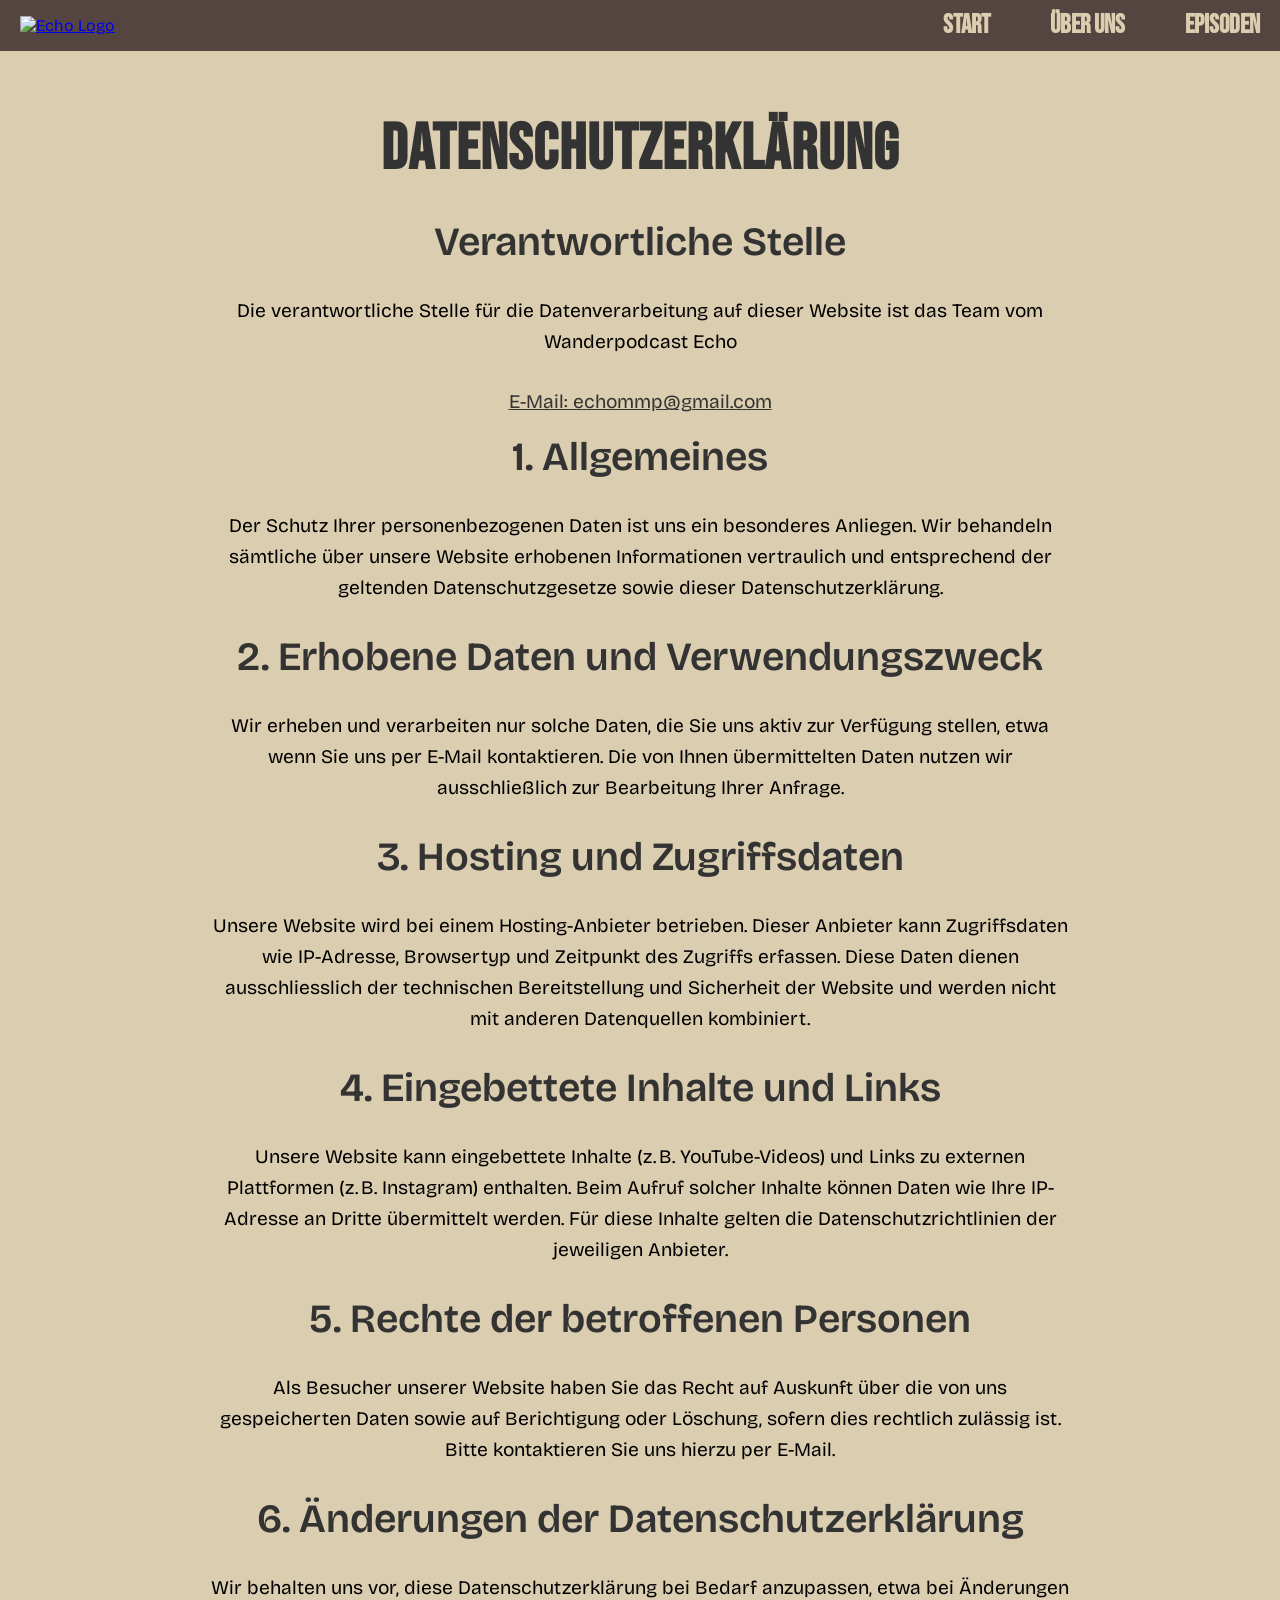
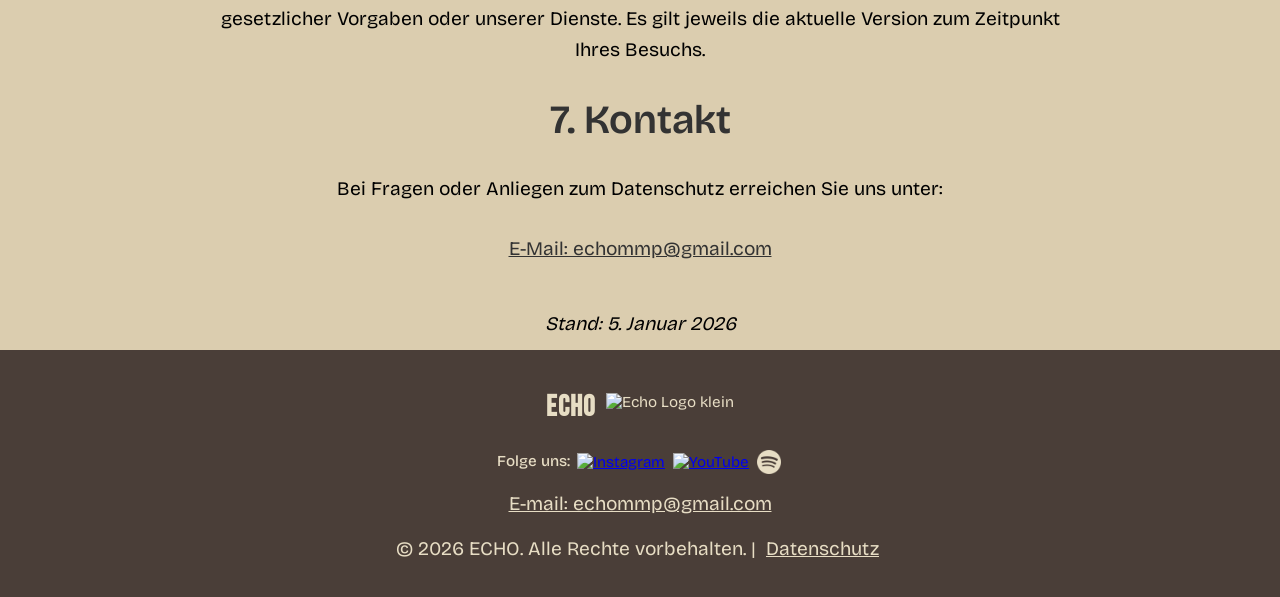
==== commit c55f2183: "az az" ====
--- a/datenschutz.html
+++ b/datenschutz.html
@@ -11,7 +11,7 @@
   <link href="https://fonts.googleapis.com/css2?family=Bebas+Neue&family=Bricolage+Grotesque:opsz,wght@12..96,200..800&display=swap" rel="stylesheet" />
 
   <!-- Stylesheet -->
-  <link rel="stylesheet" href="stylev6.css" />
+  <link rel="stylesheet" href="stylev7.css" />
 </head>
 
 <body>
--- a/stylev7.css
+++ b/stylev7.css
@@ -0,0 +1,593 @@
+/* === RESET === */
+* {
+  margin: 0;
+  padding: 0;
+  box-sizing: border-box;
+}
+
+/* === BASISLAYOUT === */
+body {
+  font-family: 'Bricolage Grotesque', sans-serif;
+  background: #f4f4f4;
+  color: #000;
+  text-align: center;
+}
+
+h2 {
+  font-family: 'Bebas Neue', sans-serif;
+  font-size: clamp(3rem, 5vw, 5.5rem);
+  letter-spacing: 1px;
+  margin-top: 30px;
+  margin-bottom: 10px;
+  color: #333333;
+
+}
+
+h3 {
+  font-size: clamp(1.5rem, 4vw, 2.5rem);
+  color: #333333;
+  margin-bottom: 30px;
+  font-weight: 600;
+}
+
+p {
+  font-size: clamp(1rem, 1.5vw, 1.25rem);
+  line-height: 1.6;
+  margin-bottom: 30px;
+  width: 100%;
+  max-width: 900px;
+  margin-inline: auto;
+  padding-inline: 20px;
+}
+
+
+/* === HEADER === */
+.site-header {
+  background-color: #544541;
+  padding: 10px 0;
+  position: sticky;
+  top: 0;
+  z-index: 1000;
+}
+
+.header-container {
+  margin: 0 auto;
+  padding: 0 20px;
+  display: flex;
+  align-items: center;
+  justify-content: space-between;
+}
+
+.logo {
+  height: 50px;
+}
+
+.nav-list {
+  list-style: none;
+  display: flex;
+  gap: 60px;
+  font-family: 'Bebas Neue', sans-serif;
+}
+
+.nav-list li a {
+  text-decoration: none;
+  color: #DBCDAF;
+  font-weight: bold;
+  font-size: 1.6rem;
+}
+
+.nav-list li a:hover {
+  text-decoration: underline;
+}
+
+/* === HERO-SLIDESHOW === */
+.hero {
+  position: relative;
+  height: 800px;
+  overflow: hidden;
+ 
+}
+
+.hero-bg,
+.bg1,
+.bg2 {
+  position: absolute;
+  top: 0; left: 0;
+  width: 100%;
+  height: 100%;
+  background: center / cover no-repeat;
+  transition: opacity 2s ease-in-out;
+  z-index: 0;
+  
+}
+
+.bg2 { opacity: 0; }
+
+.hero-overlay {
+  position: relative;
+  z-index: 2;
+  background: rgba(0, 0, 0, 0.5);
+  display: flex;
+  align-items: center;
+  justify-content: center;
+  height: 100%;
+  
+}
+
+.hero-logo {
+  width: 40vw;
+  min-width: 500px;
+  height: auto;
+}
+
+/* === MAIN === */
+main {
+  background-color: #DBCDAF;
+  padding: 20px 0px;
+  padding-bottom: 0px;
+  padding-top: 30px;
+  
+}
+
+/* === VIDEO === */
+.video-container {
+  max-width: 800px;
+  margin: 0 auto;
+  border-radius: 12px;
+  overflow: hidden;
+  box-shadow: 0 5px 15px rgba(0,0,0,0.2);
+  width: calc(100% - 20px); 
+}
+
+.video-container iframe {
+  width: 100%;
+  height: 152px;   /* Episode */
+  display: block;
+  border: 0;
+
+}
+.video-container-folgen {
+  max-width: 800px;
+  aspect-ratio: 16 / 9;
+  margin: 0 auto;
+  border-radius: 12px;
+  overflow: hidden;
+  box-shadow: 0 5px 15px rgba(0, 0, 0, 0.2);
+  position: relative;
+  cursor: pointer;
+  width: calc(100% - 20px); 
+}
+
+
+.video-container-folgen iframe {
+  width: 100%;
+  height: 100%;
+  object-fit: cover;
+  display: block;
+  border: none;
+  
+}
+#ueberuns {
+  margin-top: 60px;
+}
+/* === TEAM === */
+.team-photos {
+  display: flex;
+  gap: 20px;
+  justify-content: center;
+  margin-bottom: 20px;
+}
+
+.team-member {
+  position: relative;
+  width: 300px;
+  overflow: hidden;
+  border-radius: 10px;
+}
+
+.team-member img {
+  width: 100%;
+  border-radius: 10px;
+  transition: transform 0.3s ease;
+  
+}
+
+.team-member:hover img {
+  transform: scale(1.05);
+}
+
+.overlay {
+  position: absolute;
+  top: 0; left: 0;
+  width: 100%; height: 100%;
+  background: rgba(0, 0, 0, 0.6);
+  color: white;
+  display: flex;
+  justify-content: center;
+  align-items: center;
+  font-size: 1.2em;
+  font-weight: bold;
+  opacity: 0;
+  transition: opacity 0.3s ease;
+  border-radius: 10px;
+  text-align: center;
+}
+
+.team-member:hover .overlay {
+  opacity: 1;
+}
+
+.overlay a {
+  color: white;
+  text-decoration: none;
+  font-size: 1.2em;
+  font-weight: bold;
+  transition: text-shadow 0.3s ease;
+}
+
+/* === EPISODEN === */
+.episodes {
+  background-color: #dbcdaf;
+  color: black;
+  padding-bottom: 80px;
+}
+
+.episodes-header {
+  max-width: 1200px;
+  margin: 0 auto 40px;
+}
+
+.episode-icon {
+  width: 40px;
+  margin-bottom: 10px;
+}
+
+.cover-image img {
+  width: 100%;
+  max-width: 750px;
+  margin: 40px auto;
+  display: block;
+  border-radius: 10px;
+  box-shadow: 0 4px 10px rgba(0,0,0,0.3);
+  transition: transform 0.3s;
+}
+
+.cover-image img:hover {
+  transform: scale(1.02);
+}
+
+.episode-thumbs {
+  display: flex;
+  flex-wrap: wrap;
+  justify-content: center;
+  gap: 20px;
+  margin-top: 40px;
+}
+
+.episode-thumbs img {
+  width: 120px;
+  height: auto;
+  border-radius: 5px;
+  box-shadow: 0 4px 10px rgba(0,0,0,0.3);
+  transition: transform 0.3s;
+}
+
+.episode-thumbs img:hover {
+  transform: scale(1.05);
+}
+
+/* === FOOTER === */
+.site-footer {
+  background-color: #4a3e38;
+  color: #e7ddc4;
+  text-align: center;
+  padding: 40px 20px 2px;
+  font-size: 0.95rem;
+}
+
+.footer-logo {
+  display: flex;
+  align-items: center;
+  justify-content: center;
+  gap: 10px;
+  margin-bottom: 15px;
+}
+
+.footer-logo h2 {
+  font-size: 1.8rem;
+  font-weight: bold;
+  
+}
+
+.footer-logo img {
+  height: 30px;
+  margin-bottom: 8px;
+}
+
+.social-media {
+  margin-bottom: 15px;
+}
+
+.social-media span {
+  margin-right: 1px;
+  font-weight: 500;
+}
+
+.social-media a img {
+  height: 24px;
+  margin: 0 2px;
+  vertical-align: middle;
+  transition: transform 0.2s;
+}
+
+.social-media a img:hover {
+  transform: scale(1.2);
+}
+
+.footer-links a {
+  color: #e7ddc4;
+  text-decoration: underline;
+  margin: 0 5px;
+}
+.email a{
+    
+    font-family: 'Bricolage Grotesque', sans-serif;
+    color: #e7ddc4;
+    
+  }
+  .email{
+  margin-bottom: 15px;
+}
+.email-datenschutz a{
+    
+    font-family: 'Bricolage Grotesque', sans-serif;
+    color: #333333;
+    
+  }
+  .email-datenschutz{
+  margin-bottom: 15px;
+}
+  .echofooter{
+    color: #e7ddc4;
+  }
+  .datenschutz h2{
+    margin-bottom: 30px;
+    
+
+  }
+  .stand-datenschutz {
+    padding: 10px;
+    margin-bottom: 0px;
+    
+  
+  }
+  .footer-logo h2
+  {
+    margin-top: 0px;
+  }
+
+
+@media (max-width: 768px) {
+  
+
+
+
+  .video-container {
+    margin-left: 12px;
+    margin-right: 12px;
+  }
+  
+
+   .video-container-folgen {
+    margin-left: 5px;
+    width: calc(100% - 10px); 
+
+    
+  }
+
+
+
+  /* === HERO === */
+  .hero {
+    height: 400px;
+    margin-top: 0;
+  }
+
+  .hero-logo {
+    width: 80vw;
+    min-width: unset;
+  }
+
+  /* === TEXT UND TITEL === */
+  h2 {
+    font-size: 8vw;
+    margin-top: 10px;
+  }
+
+  h3 {
+    font-size: 4.5vw;
+    margin-left: 15px;
+    margin-right: 15px;
+  }
+
+  p {
+    font-size: 1rem;
+    padding: 0 15px;
+  }
+ .footer-logo h2
+  {
+    margin-top: 0px;
+  }
+  }
+
+  /* === VIDEO === */
+ @media (max-width: 670px) {
+    /* === HEADER === */
+  .site-header {
+    padding: 10px 0;
+  }
+
+  .logo {
+    display: none;
+  }
+
+  .header-container {
+    flex-direction: row;
+    justify-content: center;
+    align-items: center;
+    gap: 30px;
+  }
+
+  .nav-list {
+    flex-direction: row;
+    flex-wrap: wrap;
+    justify-content: center;
+    gap: 20vw; /* weiter auseinander */
+  }
+
+    .nav-list li a {
+    font-size: 5vw;
+    
+  }
+
+  .video-container-folgen {
+    height: 360px !important;
+    aspect-ratio: auto;
+    box-shadow: none;
+    cursor: default;
+    
+    
+  }
+
+     .video-container {
+    all: unset;                 /* ← ALLES zurücksetzen */
+    display: block;
+    width: 100%;
+    max-width: calc(100% - 30px);
+    margin: 0 auto;
+  }
+
+  .video-container iframe {
+    width: 100%;
+    height: 300px;              /* Spotify-Hochformat */
+    border-radius: 12px;
+    display: block;
+  }
+
+  
+
+  /* === TEAM === */
+ 
+ .team-photos {
+    display: flex;
+    flex-direction: column;
+    gap: 20px;
+    align-items: center;
+    margin-bottom: 40px;
+  }
+
+  /* 2. Jedes Team-Member als Column-Container: Bild oben, Text unten */
+  .team-member { 
+    flex-direction: column;
+    align-items: center;
+    width: 40vw;
+  }
+
+  /* 3. Bild auf mobile-freundliche Breite skalieren */
+  .team-member img {
+  
+    height: auto;
+    border-radius: 8px;
+  }
+
+  /* 4. Name ganz einfach als Text unter dem Bild */
+  .team-member .overlay {
+    position: static;     /* kein Overlay mehr */
+    margin-top: 6px;      /* Abstand Bild ↔ Name */
+    background: none;     /* kein Hintergrund */
+    padding: 0;
+   
+    font-size: 3vw;
+    font-weight: 600;
+    color: #333;          /* dunkle Textfarbe */
+    text-align: center;
+    white-space: nowrap;  /* verhindert Umbruch */
+     text-decoration: underline;
+  }
+    .team-member .overlay {
+    opacity: 1 !important;
+    visibility: visible !important;
+    position: static;      /* ganz normal im Fluss, unter dem Bild */
+    margin-top: 6px;       /* Abstand Bild ↔ Text */
+    
+  }
+  .overlay a {
+    color:#333333
+   }
+   
+
+  /* Hover/Active-Transform überschreiben */
+  .team-member:hover img,
+  .team-member:active img {
+    transform: none !important;
+  }
+
+
+
+  /* === EPISODEN === */
+  .episodes {
+    padding: 0px 10px;
+    padding-bottom: 60px;
+  }
+
+  .episode-thumbs {
+    gap: 10px;
+    justify-content: center;
+  }
+
+  .episode-thumbs img {
+    width: 90px;
+  }
+
+  .cover-image img {
+    margin: 20px auto;
+  }
+  /* === FOOTER === */
+  .footer-logo {
+  
+    gap: 6px;
+  }
+
+  .footer-logo h2 {
+    font-size: 1.3rem;
+  }
+
+  .footer-logo img {
+    height: 24px;
+    margin-bottom: 6px;
+  }
+
+  .footer-links p {
+    font-size: 0.8rem;
+    padding: 0 10px;
+  }
+
+  .social-media {
+    margin-bottom: 15px;
+  }
+
+  .social-media a img {
+    height: 20px;
+  }
+  
+}
+@media (max-width: 530px) {
+  .video-container iframe {
+    width: 100%;
+    height: 360px;              /* Spotify-Hochformat */
+    border-radius: 12px;
+    display: block;
+  }
+
+}
+
